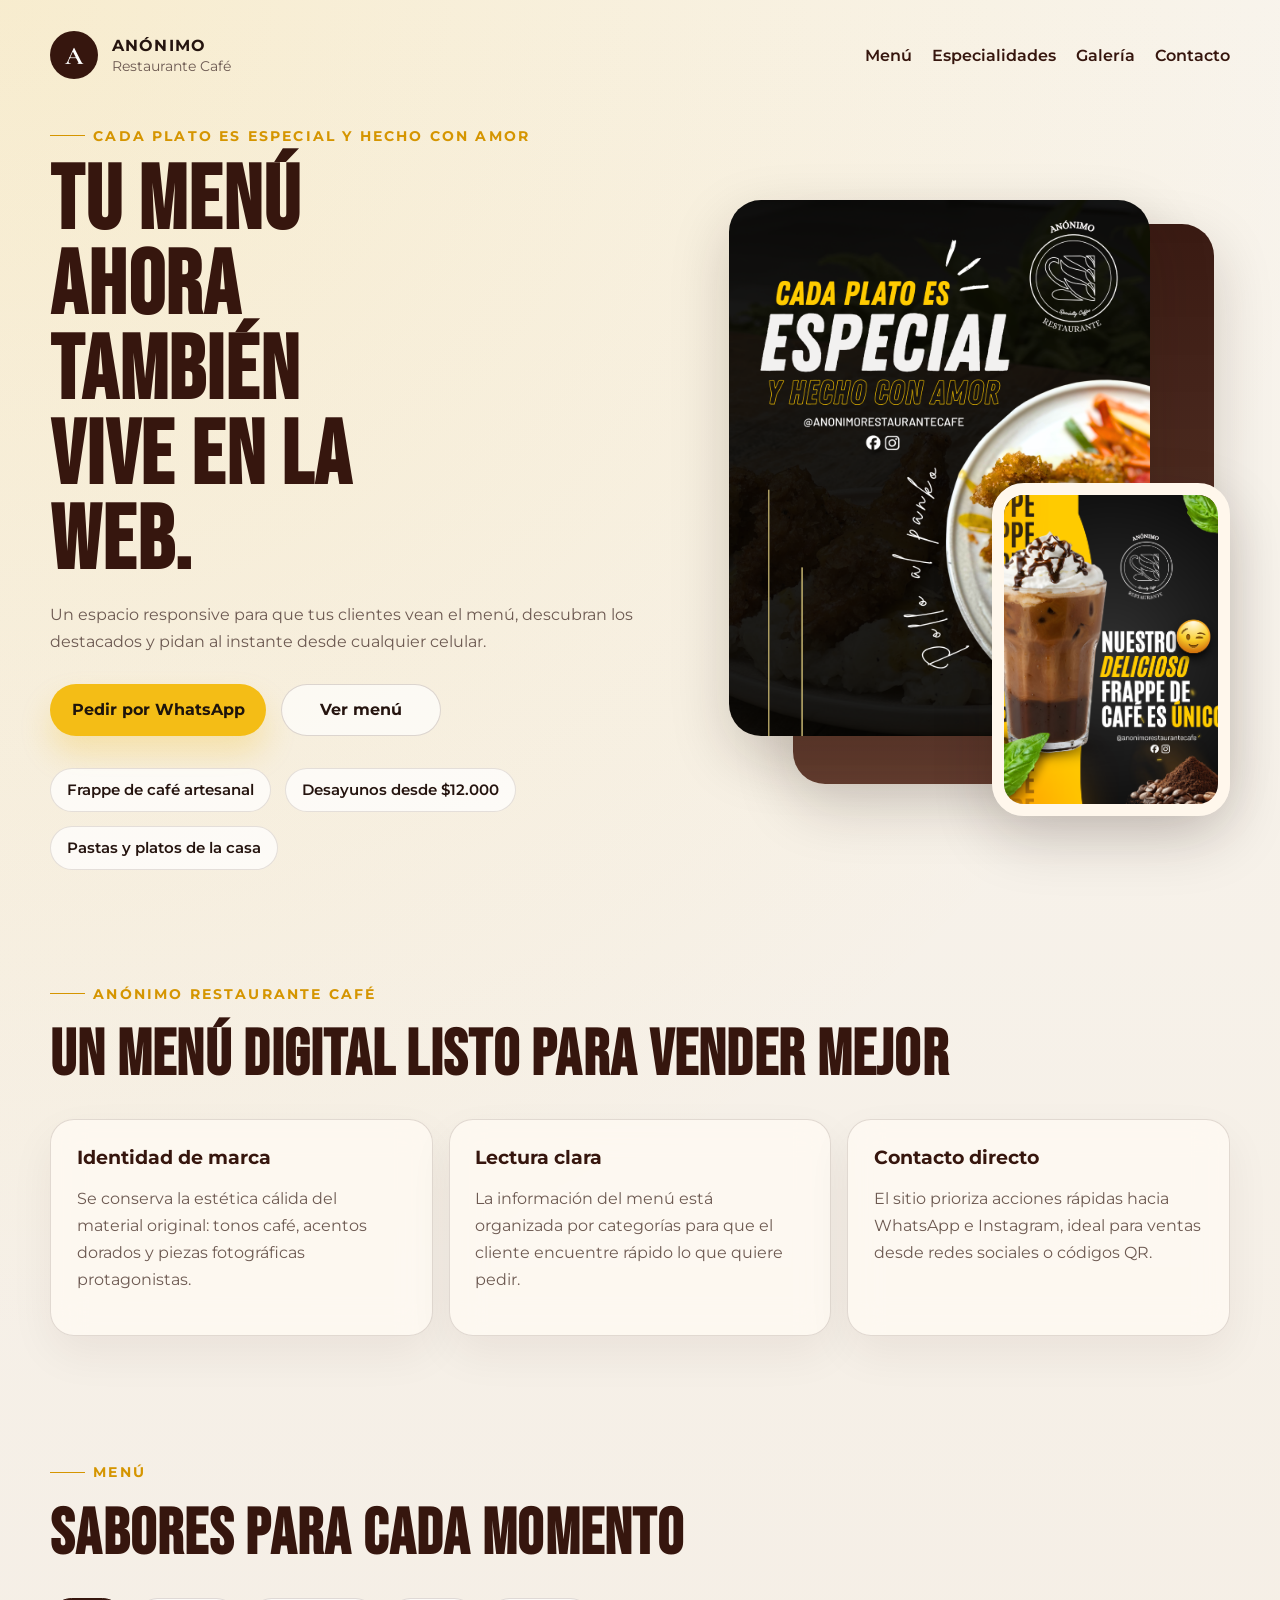
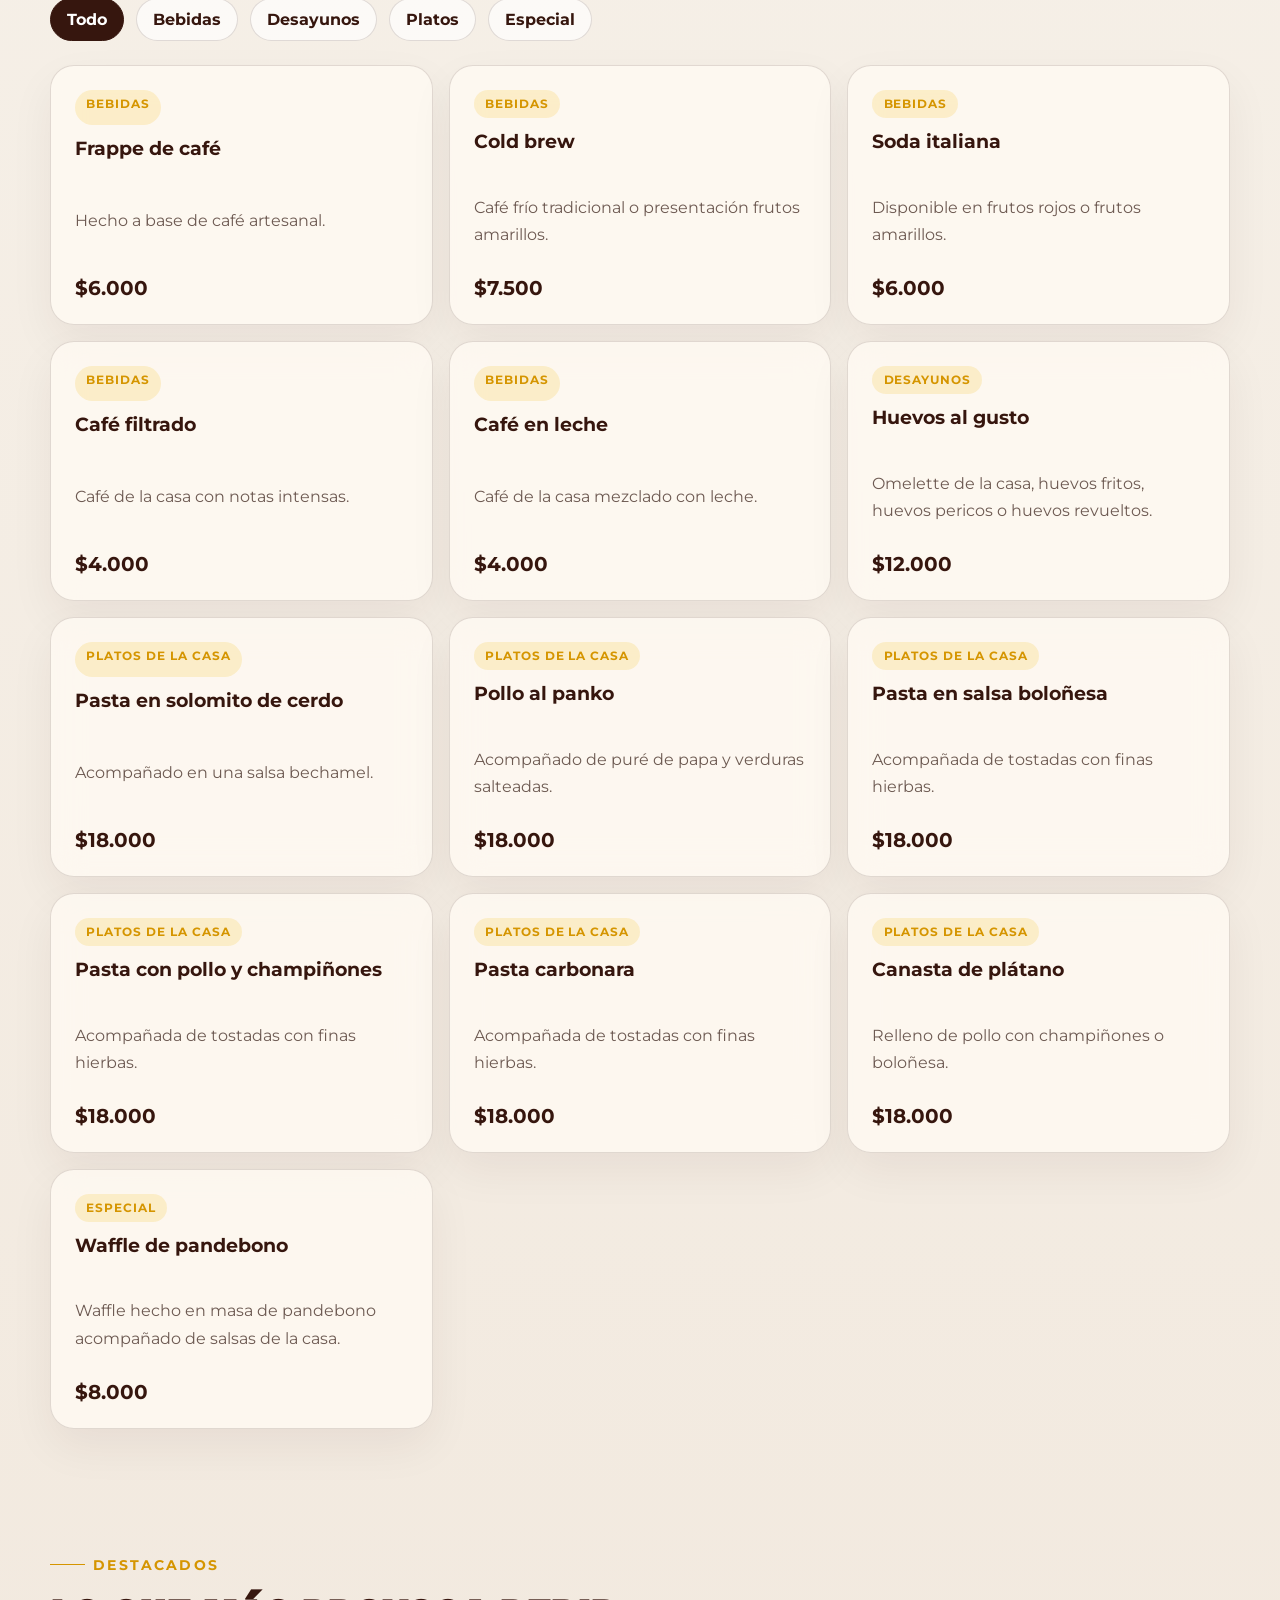
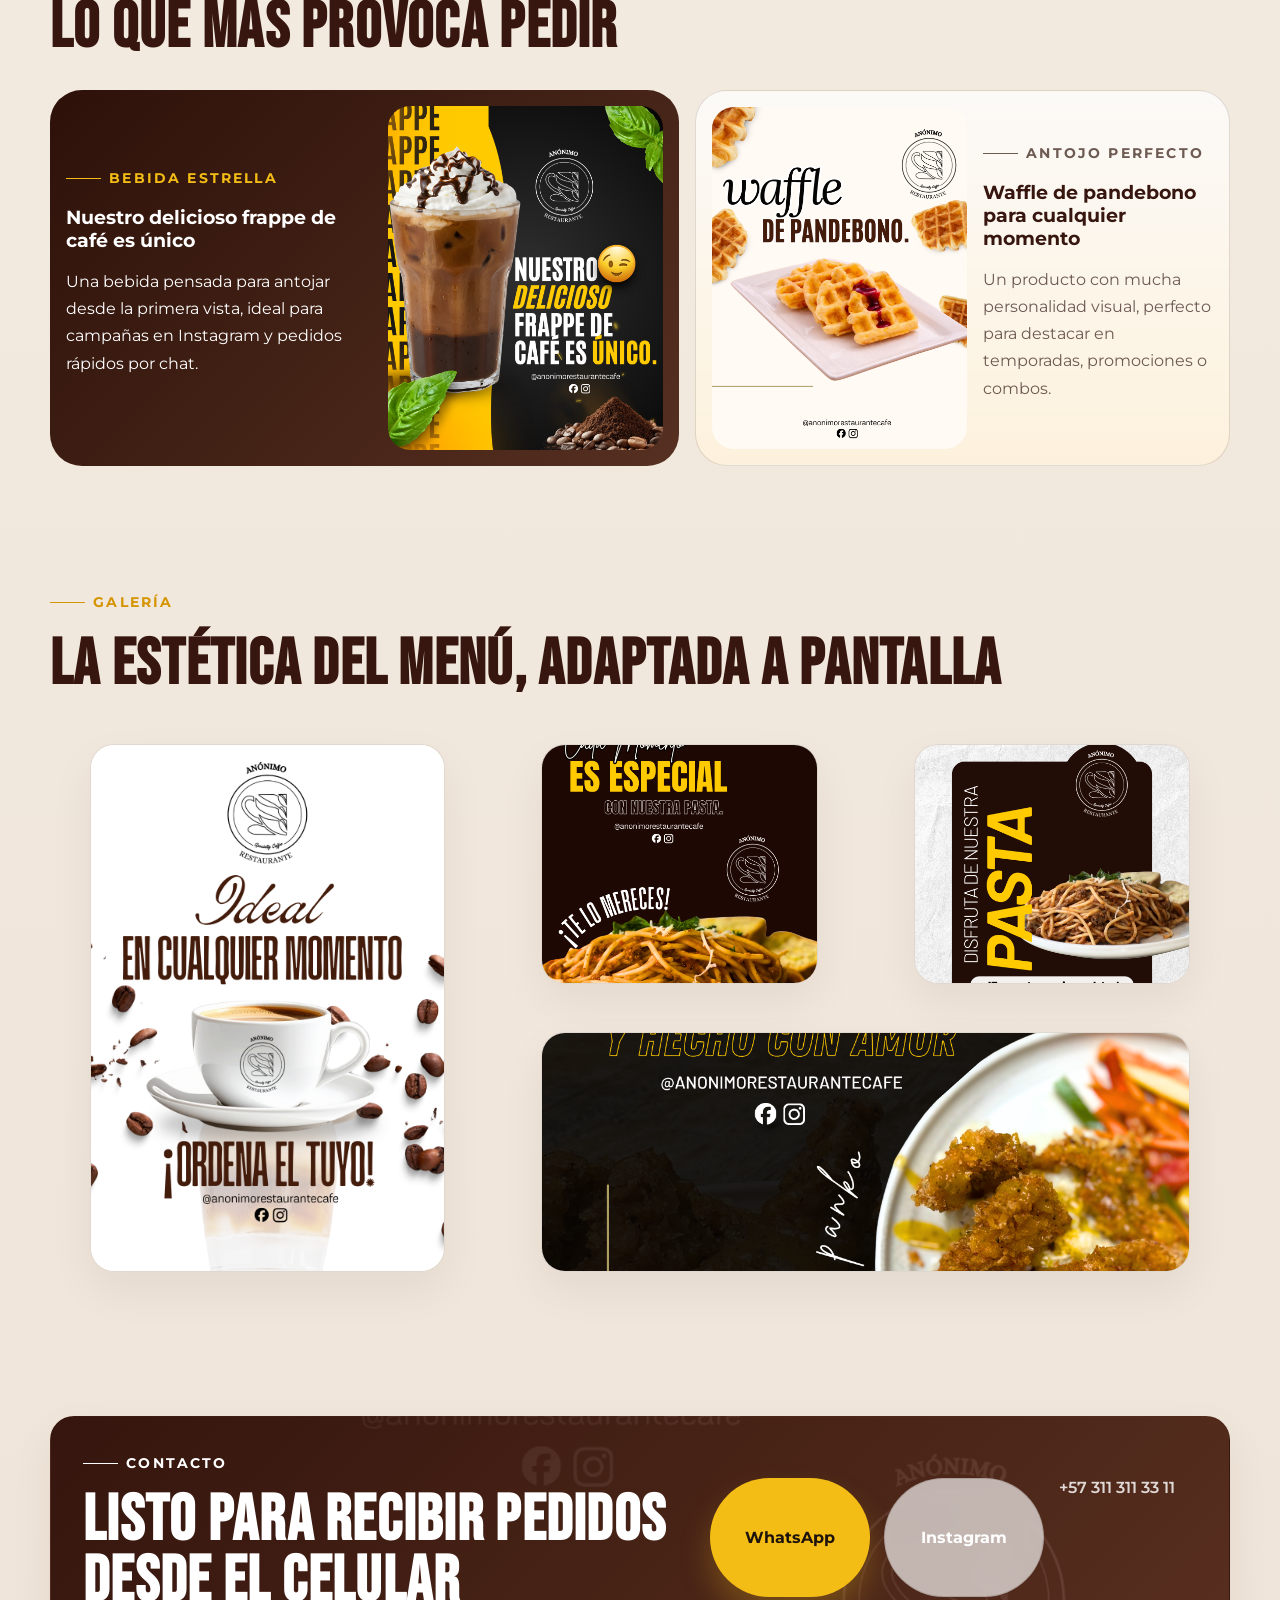
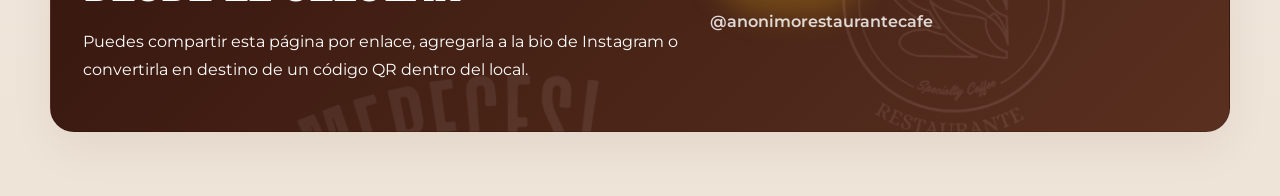
==== index.html @ 0ab6faf2 "Initial commit: responsive menu website" ====
<!DOCTYPE html>
<html lang="es">
<head>
  <meta charset="UTF-8">
  <meta name="viewport" content="width=device-width, initial-scale=1.0">
  <meta
    name="description"
    content="Menú web responsive de Anónimo Restaurante Café con bebidas, desayunos, pasta y pedidos por WhatsApp."
  >
  <title>Anónimo Restaurante Café | Menú</title>
  <link rel="preconnect" href="https://fonts.googleapis.com">
  <link rel="preconnect" href="https://fonts.gstatic.com" crossorigin>
  <link
    href="https://fonts.googleapis.com/css2?family=Bebas+Neue&family=Cormorant+Garamond:wght@500;600;700&family=Montserrat:wght@400;500;600;700&display=swap"
    rel="stylesheet"
  >
  <link rel="stylesheet" href="styles.css">
</head>
<body>
  <header class="hero" id="inicio">
    <nav class="topbar">
      <a class="brand" href="#inicio" aria-label="Ir al inicio de Anónimo Restaurante Café">
        <span class="brand-mark">A</span>
        <span class="brand-copy">
          <strong>Anónimo</strong>
          <span>Restaurante Café</span>
        </span>
      </a>

      <button class="nav-toggle" type="button" aria-expanded="false" aria-controls="site-menu">
        <span></span>
        <span></span>
        <span></span>
      </button>

      <div class="nav-links" id="site-menu">
        <a href="#menu">Menú</a>
        <a href="#especialidades">Especialidades</a>
        <a href="#galeria">Galería</a>
        <a href="#contacto">Contacto</a>
      </div>
    </nav>

    <div class="hero-content">
      <div class="hero-copy">
        <p class="eyebrow">Cada plato es especial y hecho con amor</p>
        <h1>Tu menú ahora también vive en la web.</h1>
        <p class="hero-text">
          Un espacio responsive para que tus clientes vean el menú, descubran los destacados y pidan
          al instante desde cualquier celular.
        </p>

        <div class="hero-actions">
          <a class="button button-primary" href="https://wa.me/573113113311" target="_blank" rel="noreferrer">
            Pedir por WhatsApp
          </a>
          <a class="button button-secondary" href="#menu">
            Ver menú
          </a>
        </div>

        <ul class="hero-highlights">
          <li>Frappe de café artesanal</li>
          <li>Desayunos desde $12.000</li>
          <li>Pastas y platos de la casa</li>
        </ul>
      </div>

      <div class="hero-visual">
        <article class="feature-card feature-card-main">
          <img src="assets/1.png" alt="Plato especial de Anónimo Restaurante Café">
        </article>
        <article class="feature-card feature-card-accent">
          <img src="assets/3.png" alt="Frappe de café de Anónimo Restaurante Café">
        </article>
      </div>
    </div>
  </header>

  <main>
    <section class="intro">
      <div class="section-heading">
        <p class="section-kicker">Anónimo Restaurante Café</p>
        <h2>Un menú digital listo para vender mejor</h2>
      </div>

      <div class="intro-grid">
        <article>
          <h3>Identidad de marca</h3>
          <p>
            Se conserva la estética cálida del material original: tonos café, acentos dorados y piezas
            fotográficas protagonistas.
          </p>
        </article>
        <article>
          <h3>Lectura clara</h3>
          <p>
            La información del menú está organizada por categorías para que el cliente encuentre rápido lo
            que quiere pedir.
          </p>
        </article>
        <article>
          <h3>Contacto directo</h3>
          <p>
            El sitio prioriza acciones rápidas hacia WhatsApp e Instagram, ideal para ventas desde redes
            sociales o códigos QR.
          </p>
        </article>
      </div>
    </section>

    <section class="menu-section" id="menu">
      <div class="section-heading">
        <p class="section-kicker">Menú</p>
        <h2>Sabores para cada momento</h2>
      </div>

      <div class="menu-toolbar" role="tablist" aria-label="Filtrar categorías del menú">
        <button class="filter-chip is-active" type="button" data-filter="all">Todo</button>
        <button class="filter-chip" type="button" data-filter="bebidas">Bebidas</button>
        <button class="filter-chip" type="button" data-filter="desayunos">Desayunos</button>
        <button class="filter-chip" type="button" data-filter="platos">Platos</button>
        <button class="filter-chip" type="button" data-filter="especial">Especial</button>
      </div>

      <div class="menu-grid">
        <article class="menu-card" data-category="bebidas">
          <span class="menu-tag">Bebidas</span>
          <h3>Frappe de café</h3>
          <p>Hecho a base de café artesanal.</p>
          <strong>$6.000</strong>
        </article>

        <article class="menu-card" data-category="bebidas">
          <span class="menu-tag">Bebidas</span>
          <h3>Cold brew</h3>
          <p>Café frío tradicional o presentación frutos amarillos.</p>
          <strong>$7.500</strong>
        </article>

        <article class="menu-card" data-category="bebidas">
          <span class="menu-tag">Bebidas</span>
          <h3>Soda italiana</h3>
          <p>Disponible en frutos rojos o frutos amarillos.</p>
          <strong>$6.000</strong>
        </article>

        <article class="menu-card" data-category="bebidas">
          <span class="menu-tag">Bebidas</span>
          <h3>Café filtrado</h3>
          <p>Café de la casa con notas intensas.</p>
          <strong>$4.000</strong>
        </article>

        <article class="menu-card" data-category="bebidas">
          <span class="menu-tag">Bebidas</span>
          <h3>Café en leche</h3>
          <p>Café de la casa mezclado con leche.</p>
          <strong>$4.000</strong>
        </article>

        <article class="menu-card" data-category="desayunos">
          <span class="menu-tag">Desayunos</span>
          <h3>Huevos al gusto</h3>
          <p>Omelette de la casa, huevos fritos, huevos pericos o huevos revueltos.</p>
          <strong>$12.000</strong>
        </article>

        <article class="menu-card" data-category="platos">
          <span class="menu-tag">Platos de la casa</span>
          <h3>Pasta en solomito de cerdo</h3>
          <p>Acompañado en una salsa bechamel.</p>
          <strong>$18.000</strong>
        </article>

        <article class="menu-card" data-category="platos">
          <span class="menu-tag">Platos de la casa</span>
          <h3>Pollo al panko</h3>
          <p>Acompañado de puré de papa y verduras salteadas.</p>
          <strong>$18.000</strong>
        </article>

        <article class="menu-card" data-category="platos">
          <span class="menu-tag">Platos de la casa</span>
          <h3>Pasta en salsa boloñesa</h3>
          <p>Acompañada de tostadas con finas hierbas.</p>
          <strong>$18.000</strong>
        </article>

        <article class="menu-card" data-category="platos">
          <span class="menu-tag">Platos de la casa</span>
          <h3>Pasta con pollo y champiñones</h3>
          <p>Acompañada de tostadas con finas hierbas.</p>
          <strong>$18.000</strong>
        </article>

        <article class="menu-card" data-category="platos">
          <span class="menu-tag">Platos de la casa</span>
          <h3>Pasta carbonara</h3>
          <p>Acompañada de tostadas con finas hierbas.</p>
          <strong>$18.000</strong>
        </article>

        <article class="menu-card" data-category="platos">
          <span class="menu-tag">Platos de la casa</span>
          <h3>Canasta de plátano</h3>
          <p>Relleno de pollo con champiñones o boloñesa.</p>
          <strong>$18.000</strong>
        </article>

        <article class="menu-card" data-category="especial">
          <span class="menu-tag">Especial</span>
          <h3>Waffle de pandebono</h3>
          <p>Waffle hecho en masa de pandebono acompañado de salsas de la casa.</p>
          <strong>$8.000</strong>
        </article>
      </div>
    </section>

    <section class="specialties" id="especialidades">
      <div class="section-heading">
        <p class="section-kicker">Destacados</p>
        <h2>Lo que más provoca pedir</h2>
      </div>

      <div class="specialties-grid">
        <article class="spotlight spotlight-dark">
          <div>
            <p class="spotlight-label">Bebida estrella</p>
            <h3>Nuestro delicioso frappe de café es único</h3>
            <p>
              Una bebida pensada para antojar desde la primera vista, ideal para campañas en Instagram y pedidos
              rápidos por chat.
            </p>
          </div>
          <img src="assets/3.png" alt="Frappe de café">
        </article>

        <article class="spotlight spotlight-light">
          <img src="assets/4.png" alt="Waffle de pandebono">
          <div>
            <p class="spotlight-label">Antojo perfecto</p>
            <h3>Waffle de pandebono para cualquier momento</h3>
            <p>
              Un producto con mucha personalidad visual, perfecto para destacar en temporadas, promociones o combos.
            </p>
          </div>
        </article>
      </div>
    </section>

    <section class="gallery" id="galeria">
      <div class="section-heading">
        <p class="section-kicker">Galería</p>
        <h2>La estética del menú, adaptada a pantalla</h2>
      </div>

      <div class="gallery-grid">
        <figure class="gallery-card gallery-card-tall">
          <img src="assets/2.png" alt="Café ideal en cualquier momento">
        </figure>
        <figure class="gallery-card">
          <img src="assets/5.png" alt="Pasta especial de la casa">
        </figure>
        <figure class="gallery-card">
          <img src="assets/6.png" alt="Promoción de pasta de la casa">
        </figure>
        <figure class="gallery-card gallery-card-wide">
          <img src="assets/1.png" alt="Plato especial con estilo de marca de Anónimo">
        </figure>
      </div>
    </section>

    <section class="contact" id="contacto">
      <div class="contact-panel">
        <div>
          <p class="section-kicker">Contacto</p>
          <h2>Listo para recibir pedidos desde el celular</h2>
          <p>
            Puedes compartir esta página por enlace, agregarla a la bio de Instagram o convertirla en destino de un
            código QR dentro del local.
          </p>
        </div>

        <div class="contact-actions">
          <a class="button button-primary" href="https://wa.me/573113113311" target="_blank" rel="noreferrer">
            WhatsApp
          </a>
          <a class="button button-secondary" href="https://instagram.com/anonimorestaurantecafe" target="_blank" rel="noreferrer">
            Instagram
          </a>
          <a class="contact-link" href="tel:+573113113311">+57 311 311 33 11</a>
          <a class="contact-link" href="https://instagram.com/anonimorestaurantecafe" target="_blank" rel="noreferrer">
            @anonimorestaurantecafe
          </a>
        </div>
      </div>
    </section>
  </main>

  <script src="script.js"></script>
</body>
</html>
---- styles.css ----
:root {
  --bg: #f5f0e8;
  --surface: #fffaf3;
  --ink: #25140f;
  --muted: #6d5a52;
  --accent: #f4bd16;
  --accent-strong: #d59500;
  --coffee: #36160e;
  --coffee-soft: #603423;
  --line: rgba(54, 22, 14, 0.14);
  --shadow: 0 22px 60px rgba(32, 17, 11, 0.18);
  --radius-xl: 32px;
  --radius-lg: 24px;
  --radius-md: 18px;
  --content-width: 1180px;
}

* {
  box-sizing: border-box;
}

html {
  scroll-behavior: smooth;
}

body {
  margin: 0;
  font-family: "Montserrat", sans-serif;
  color: var(--ink);
  background:
    radial-gradient(circle at top left, rgba(244, 189, 22, 0.14), transparent 26%),
    linear-gradient(180deg, #f8f4ed 0%, #efe4d8 100%);
}

img {
  display: block;
  width: 100%;
}

a {
  color: inherit;
  text-decoration: none;
}

button {
  font: inherit;
}

.hero,
.intro,
.menu-section,
.specialties,
.gallery,
.contact {
  width: min(calc(100% - 2rem), var(--content-width));
  margin: 0 auto;
}

.hero {
  padding: 1.25rem 0 2rem;
}

.topbar {
  display: flex;
  align-items: center;
  justify-content: space-between;
  gap: 1rem;
  padding: 0.7rem 0 1.4rem;
}

.brand {
  display: inline-flex;
  align-items: center;
  gap: 0.85rem;
  z-index: 10;
}

.brand-mark {
  display: grid;
  place-items: center;
  width: 3rem;
  aspect-ratio: 1;
  border-radius: 50%;
  background: var(--coffee);
  color: #fff;
  font-family: "Cormorant Garamond", serif;
  font-size: 1.6rem;
  font-weight: 700;
}

.brand-copy {
  display: grid;
  gap: 0.15rem;
}

.brand-copy strong {
  font-size: 1rem;
  text-transform: uppercase;
  letter-spacing: 0.08em;
}

.brand-copy span {
  color: var(--muted);
  font-size: 0.85rem;
}

.nav-links {
  display: flex;
  align-items: center;
  gap: 1.25rem;
}

.nav-links a {
  position: relative;
  color: var(--coffee);
  font-weight: 600;
}

.nav-links a::after {
  content: "";
  position: absolute;
  left: 0;
  bottom: -0.3rem;
  width: 100%;
  height: 2px;
  background: var(--accent);
  transform: scaleX(0);
  transform-origin: left;
  transition: transform 180ms ease;
}

.nav-links a:hover::after,
.nav-links a:focus-visible::after {
  transform: scaleX(1);
}

.nav-toggle {
  display: none;
  flex-direction: column;
  gap: 0.3rem;
  border: 0;
  border-radius: 999px;
  background: var(--coffee);
  padding: 0.7rem;
}

.nav-toggle span {
  width: 1.3rem;
  height: 2px;
  background: #fff;
}

.hero-content {
  display: grid;
  grid-template-columns: 1.1fr 0.9fr;
  gap: 2rem;
  align-items: center;
  min-height: calc(100vh - 7rem);
}

.hero-copy {
  animation: slide-up 700ms ease both;
}

.eyebrow,
.section-kicker,
.spotlight-label {
  display: inline-flex;
  align-items: center;
  gap: 0.5rem;
  margin: 0 0 1rem;
  color: var(--accent-strong);
  font-size: 0.85rem;
  font-weight: 700;
  letter-spacing: 0.16em;
  text-transform: uppercase;
}

.eyebrow::before,
.section-kicker::before,
.spotlight-label::before {
  content: "";
  width: 2.2rem;
  height: 1px;
  background: currentColor;
}

.hero h1,
.section-heading h2,
.contact h2 {
  margin: 0;
  font-family: "Bebas Neue", sans-serif;
  letter-spacing: 0.02em;
  line-height: 0.95;
}

.hero h1 {
  font-size: clamp(3.6rem, 7vw, 7rem);
  max-width: 10ch;
  color: var(--coffee);
}

.hero-text,
.intro-grid p,
.menu-card p,
.spotlight p,
.contact p {
  color: var(--muted);
  line-height: 1.7;
}

.hero-text {
  max-width: 58ch;
  margin: 1rem 0 0;
}

.hero-actions,
.contact-actions {
  display: flex;
  flex-wrap: wrap;
  gap: 0.9rem;
  margin-top: 1.8rem;
}

.button {
  display: inline-flex;
  align-items: center;
  justify-content: center;
  min-width: 10rem;
  padding: 0.95rem 1.35rem;
  border-radius: 999px;
  font-weight: 700;
  transition:
    transform 180ms ease,
    box-shadow 180ms ease,
    background-color 180ms ease;
}

.button:hover,
.button:focus-visible {
  transform: translateY(-2px);
}

.button-primary {
  background: var(--accent);
  color: #1e140c;
  box-shadow: 0 18px 30px rgba(244, 189, 22, 0.25);
}

.button-secondary {
  border: 1px solid rgba(54, 22, 14, 0.16);
  background: rgba(255, 255, 255, 0.66);
  backdrop-filter: blur(14px);
}

.hero-highlights {
  display: flex;
  flex-wrap: wrap;
  gap: 0.9rem;
  padding: 0;
  margin: 2rem 0 0;
  list-style: none;
}

.hero-highlights li {
  padding: 0.75rem 1rem;
  border: 1px solid rgba(54, 22, 14, 0.12);
  border-radius: 999px;
  background: rgba(255, 255, 255, 0.72);
  font-size: 0.92rem;
  font-weight: 600;
}

.hero-visual {
  position: relative;
  min-height: 40rem;
}

.hero-visual::before {
  content: "";
  position: absolute;
  inset: 3rem 1rem 2rem 5rem;
  border-radius: var(--radius-xl);
  background: linear-gradient(180deg, rgba(54, 22, 14, 0.98), rgba(85, 45, 31, 0.92));
  box-shadow: var(--shadow);
}

.feature-card {
  position: absolute;
  overflow: hidden;
  border-radius: var(--radius-xl);
  box-shadow: var(--shadow);
}

.feature-card img {
  height: 100%;
  object-fit: cover;
}

.feature-card-main {
  inset: 1.5rem 5rem 5rem 1rem;
  animation: slide-up 800ms ease 100ms both;
}

.feature-card-accent {
  right: 0;
  bottom: 0;
  width: 46%;
  height: 52%;
  border: 12px solid #fff7ec;
  animation: slide-up 800ms ease 220ms both;
}

.intro,
.menu-section,
.specialties,
.gallery,
.contact {
  padding: 4rem 0;
}

.section-heading {
  display: grid;
  gap: 0.55rem;
  margin-bottom: 2rem;
}

.section-heading h2,
.contact h2 {
  font-size: clamp(2.6rem, 5vw, 4.6rem);
  color: var(--coffee);
}

.intro-grid {
  display: grid;
  grid-template-columns: repeat(3, minmax(0, 1fr));
  gap: 1rem;
}

.intro-grid article,
.menu-card,
.gallery-card,
.contact-panel {
  border: 1px solid var(--line);
  border-radius: var(--radius-lg);
  background: rgba(255, 250, 243, 0.8);
  backdrop-filter: blur(16px);
  box-shadow: 0 18px 45px rgba(54, 22, 14, 0.06);
}

.intro-grid article {
  padding: 1.6rem;
}

.intro-grid h3,
.menu-card h3,
.spotlight h3 {
  margin: 0 0 0.8rem;
  color: var(--coffee);
}

.menu-toolbar {
  display: flex;
  flex-wrap: wrap;
  gap: 0.75rem;
  margin-bottom: 1.5rem;
}

.filter-chip {
  border: 1px solid rgba(54, 22, 14, 0.14);
  border-radius: 999px;
  background: rgba(255, 255, 255, 0.66);
  color: var(--coffee);
  padding: 0.7rem 1rem;
  font-weight: 700;
  cursor: pointer;
  transition: all 180ms ease;
}

.filter-chip.is-active,
.filter-chip:hover,
.filter-chip:focus-visible {
  background: var(--coffee);
  color: #fff;
  border-color: var(--coffee);
}

.menu-grid {
  display: grid;
  grid-template-columns: repeat(3, minmax(0, 1fr));
  gap: 1rem;
}

.menu-card {
  display: grid;
  gap: 0.75rem;
  padding: 1.5rem;
  transition:
    transform 180ms ease,
    opacity 180ms ease;
}

.menu-card:hover {
  transform: translateY(-4px);
}

.menu-card.is-hidden {
  display: none;
}

.menu-tag {
  width: fit-content;
  padding: 0.4rem 0.7rem;
  border-radius: 999px;
  background: rgba(244, 189, 22, 0.18);
  color: var(--accent-strong);
  font-size: 0.75rem;
  font-weight: 700;
  letter-spacing: 0.08em;
  text-transform: uppercase;
}

.menu-card strong {
  margin-top: auto;
  color: var(--coffee);
  font-size: 1.25rem;
}

.specialties-grid {
  display: grid;
  grid-template-columns: 1.08fr 0.92fr;
  gap: 1rem;
}

.spotlight {
  display: grid;
  grid-template-columns: 1fr 0.9fr;
  gap: 1rem;
  align-items: center;
  padding: 1rem;
  border-radius: var(--radius-xl);
  overflow: hidden;
}

.spotlight-dark {
  background: linear-gradient(135deg, #2d1109, #563021);
  color: #fff;
}

.spotlight-dark p,
.spotlight-dark h3 {
  color: inherit;
}

.spotlight-dark .spotlight-label {
  color: var(--accent);
}

.spotlight-light {
  background: linear-gradient(180deg, rgba(255, 255, 255, 0.75), rgba(255, 243, 220, 0.82));
  border: 1px solid var(--line);
}

.spotlight img {
  height: 100%;
  min-height: 18rem;
  object-fit: cover;
  border-radius: calc(var(--radius-xl) - 10px);
}

.gallery-grid {
  display: grid;
  grid-template-columns: 1.1fr 0.9fr 0.9fr;
  gap: 1rem;
  grid-auto-rows: 17rem;
}

.gallery-card {
  overflow: hidden;
}

.gallery-card img {
  height: 100%;
  object-fit: cover;
  transition: transform 240ms ease;
}

.gallery-card:hover img {
  transform: scale(1.03);
}

.gallery-card-tall {
  grid-row: span 2;
}

.gallery-card-wide {
  grid-column: span 2;
}

.contact-panel {
  display: grid;
  grid-template-columns: 1.1fr 0.9fr;
  gap: 2rem;
  padding: 2rem;
  background:
    linear-gradient(135deg, rgba(54, 22, 14, 0.96), rgba(96, 52, 35, 0.9)),
    url("assets/5.png") center/cover;
  color: #fff;
}

.contact-panel h2,
.contact-panel p,
.contact-panel .section-kicker {
  color: inherit;
}

.contact-panel .section-kicker::before {
  background: currentColor;
}

.contact-link {
  display: inline-flex;
  width: fit-content;
  color: rgba(255, 255, 255, 0.82);
  font-weight: 600;
}

@keyframes slide-up {
  from {
    opacity: 0;
    transform: translateY(28px);
  }

  to {
    opacity: 1;
    transform: translateY(0);
  }
}

@media (max-width: 980px) {
  .hero-content,
  .specialties-grid,
  .contact-panel,
  .spotlight {
    grid-template-columns: 1fr;
  }

  .intro-grid,
  .menu-grid {
    grid-template-columns: repeat(2, minmax(0, 1fr));
  }

  .hero-visual {
    min-height: 34rem;
  }

  .gallery-grid {
    grid-template-columns: repeat(2, minmax(0, 1fr));
    grid-auto-rows: 15rem;
  }

  .gallery-card-wide {
    grid-column: span 2;
  }
}

@media (max-width: 760px) {
  .hero {
    padding-top: 0.8rem;
  }

  .nav-toggle {
    display: inline-flex;
  }

  .nav-links {
    position: absolute;
    top: 4.9rem;
    left: 1rem;
    right: 1rem;
    display: none;
    flex-direction: column;
    align-items: flex-start;
    padding: 1rem;
    border: 1px solid var(--line);
    border-radius: var(--radius-md);
    background: rgba(255, 250, 243, 0.96);
    box-shadow: var(--shadow);
  }

  .nav-links.is-open {
    display: flex;
  }

  .hero-content {
    min-height: auto;
    gap: 1.5rem;
  }

  .hero h1 {
    max-width: none;
  }

  .hero-visual {
    min-height: 26rem;
  }

  .feature-card-main {
    inset: 1rem 2.4rem 3.5rem 0.5rem;
  }

  .feature-card-accent {
    width: 50%;
    height: 48%;
  }

  .intro-grid,
  .menu-grid,
  .gallery-grid {
    grid-template-columns: 1fr;
  }

  .gallery-card-wide,
  .gallery-card-tall {
    grid-column: auto;
    grid-row: auto;
  }

  .button,
  .contact-link {
    width: 100%;
  }
}

@media (max-width: 520px) {
  .hero,
  .intro,
  .menu-section,
  .specialties,
  .gallery,
  .contact {
    width: min(calc(100% - 1.2rem), var(--content-width));
  }

  .hero-highlights li,
  .filter-chip {
    width: 100%;
    justify-content: center;
  }

  .feature-card-accent {
    border-width: 8px;
  }
}
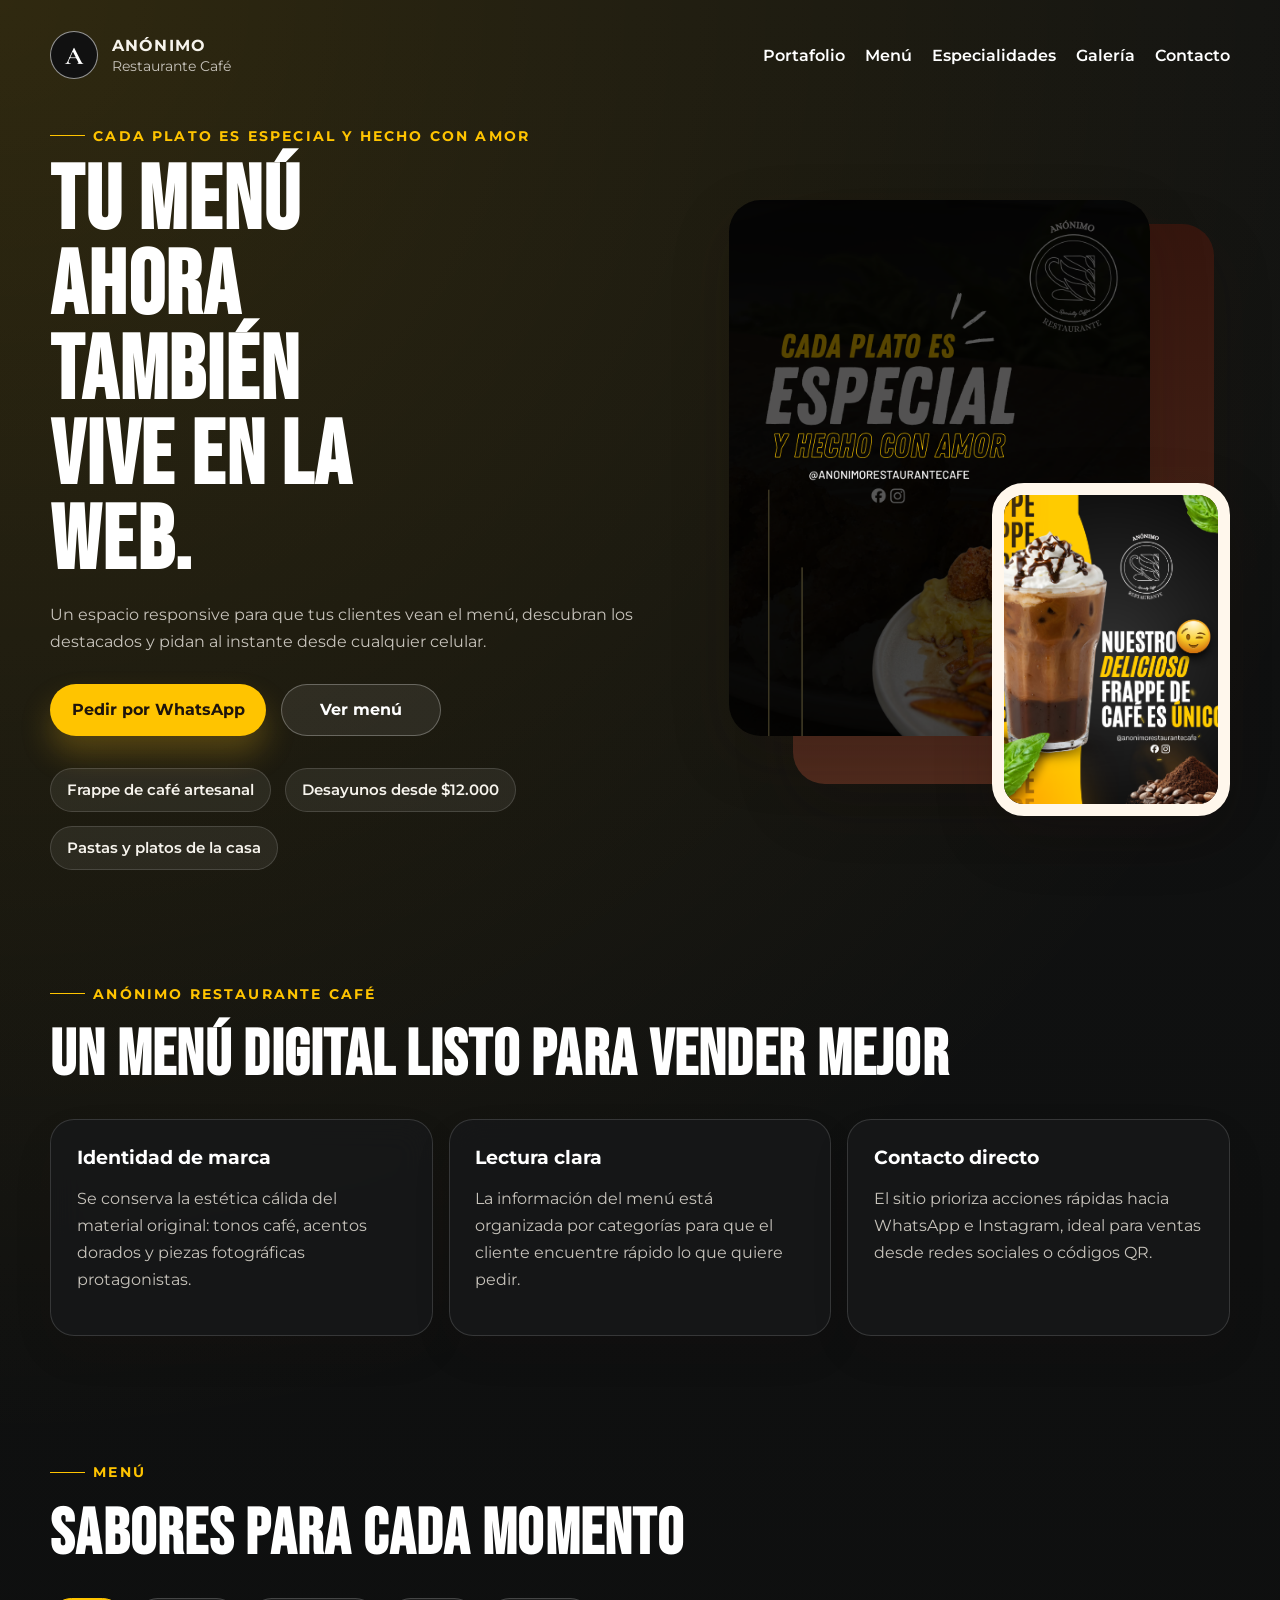
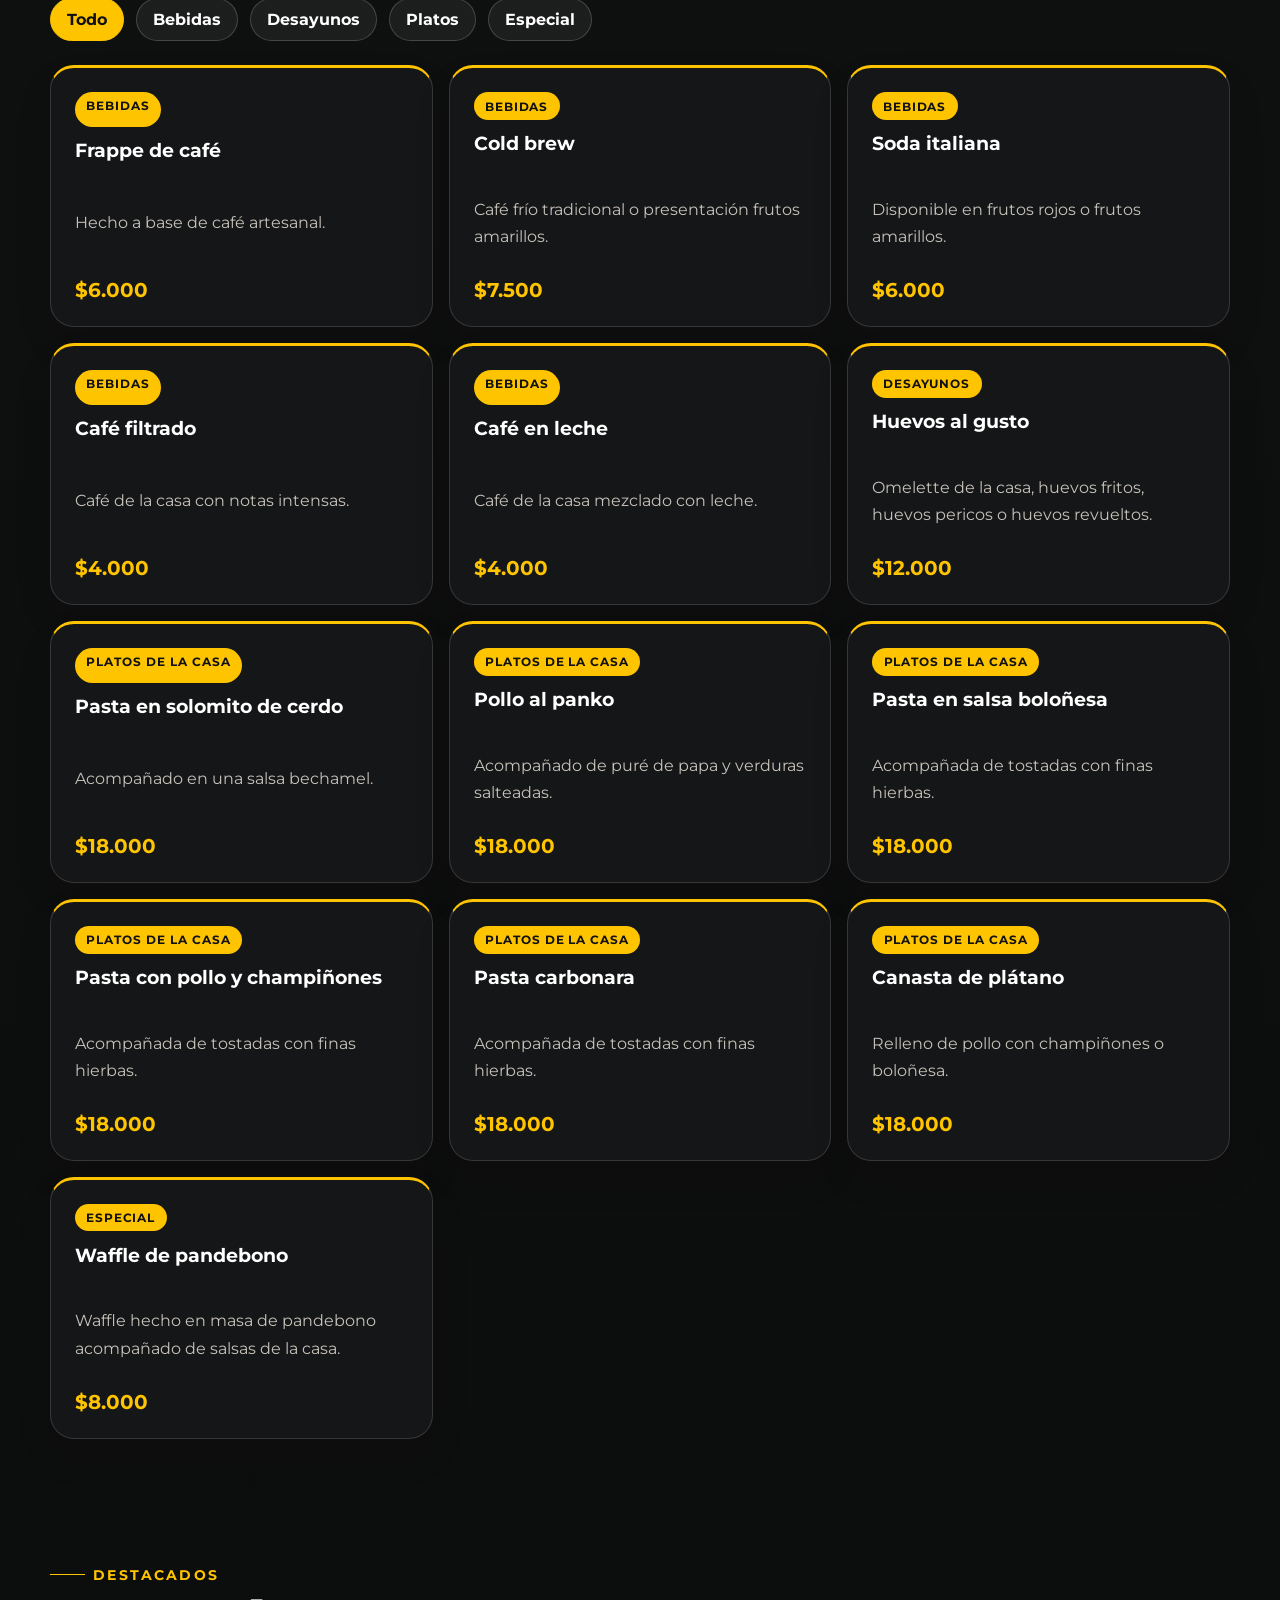
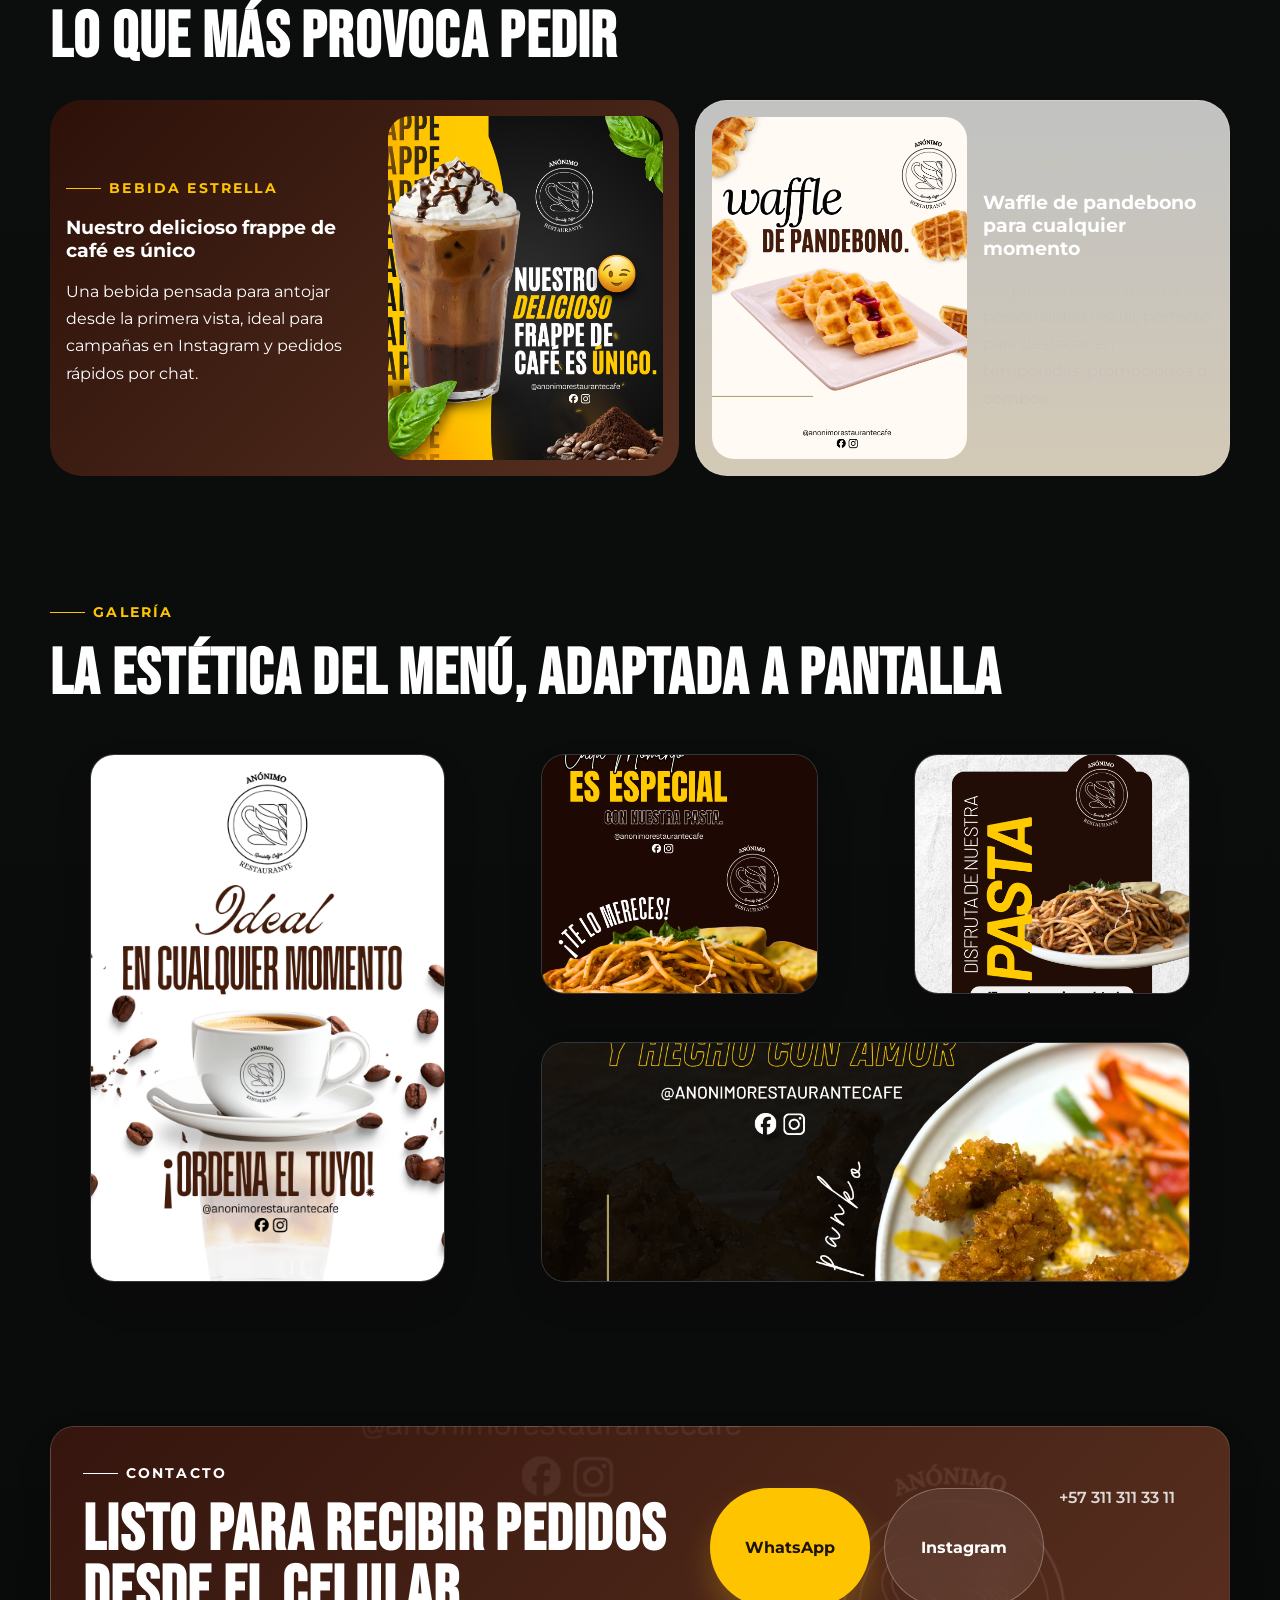
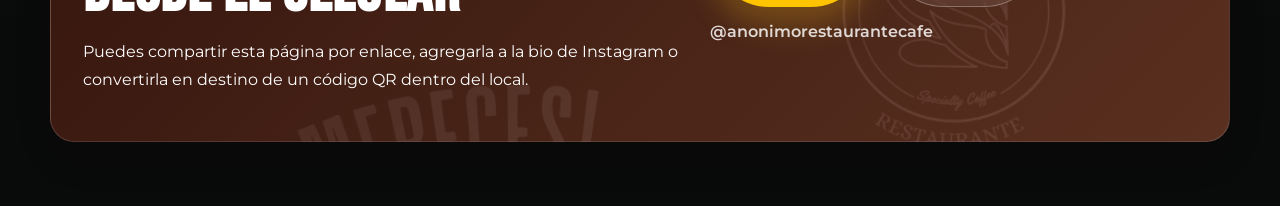
==== commit 5c0e8158: "Actualiza portafolio de Anónimo" ====
--- a/index.html
+++ b/index.html
@@ -34,6 +34,7 @@
       </button>
 
       <div class="nav-links" id="site-menu">
+        <a href="portafolio.html">Portafolio</a>
         <a href="#menu">Menú</a>
         <a href="#especialidades">Especialidades</a>
         <a href="#galeria">Galería</a>
@@ -68,7 +69,7 @@
 
       <div class="hero-visual">
         <article class="feature-card feature-card-main">
-          <img src="assets/1.png" alt="Plato especial de Anónimo Restaurante Café">
+          <img src="assets/parrilla-anonimo.png" alt="Parrilla de Anónimo Restaurante Café">
         </article>
         <article class="feature-card feature-card-accent">
           <img src="assets/3.png" alt="Frappe de café de Anónimo Restaurante Café">
--- a/styles.css
+++ b/styles.css
@@ -1,13 +1,13 @@
 :root {
-  --bg: #f5f0e8;
-  --surface: #fffaf3;
-  --ink: #25140f;
-  --muted: #6d5a52;
-  --accent: #f4bd16;
-  --accent-strong: #d59500;
-  --coffee: #36160e;
-  --coffee-soft: #603423;
-  --line: rgba(54, 22, 14, 0.14);
+  --bg: #0d0e0e;
+  --surface: #171819;
+  --ink: #f7f4ed;
+  --muted: #c7c3bb;
+  --accent: #ffc400;
+  --accent-strong: #ffc400;
+  --coffee: #111212;
+  --coffee-soft: #2b1a13;
+  --line: rgba(255, 255, 255, 0.14);
   --shadow: 0 22px 60px rgba(32, 17, 11, 0.18);
   --radius-xl: 32px;
   --radius-lg: 24px;
@@ -28,8 +28,8 @@
   font-family: "Montserrat", sans-serif;
   color: var(--ink);
   background:
-    radial-gradient(circle at top left, rgba(244, 189, 22, 0.14), transparent 26%),
-    linear-gradient(180deg, #f8f4ed 0%, #efe4d8 100%);
+    radial-gradient(circle at top left, rgba(255, 196, 0, 0.13), transparent 28%),
+    linear-gradient(180deg, #111212 0%, #090a0a 100%);
 }
 
 img {
@@ -112,7 +112,7 @@
 
 .nav-links a {
   position: relative;
-  color: var(--coffee);
+  color: #fff;
   font-weight: 600;
 }
 
@@ -197,7 +197,7 @@
 .hero h1 {
   font-size: clamp(3.6rem, 7vw, 7rem);
   max-width: 10ch;
-  color: var(--coffee);
+  color: #fff;
 }
 
 .hero-text,
@@ -328,7 +328,7 @@
 .section-heading h2,
 .contact h2 {
   font-size: clamp(2.6rem, 5vw, 4.6rem);
-  color: var(--coffee);
+  color: #fff;
 }
 
 .intro-grid {
@@ -343,7 +343,7 @@
 .contact-panel {
   border: 1px solid var(--line);
   border-radius: var(--radius-lg);
-  background: rgba(255, 250, 243, 0.8);
+  background: rgba(23, 24, 25, 0.9);
   backdrop-filter: blur(16px);
   box-shadow: 0 18px 45px rgba(54, 22, 14, 0.06);
 }
@@ -356,7 +356,7 @@
 .menu-card h3,
 .spotlight h3 {
   margin: 0 0 0.8rem;
-  color: var(--coffee);
+  color: #fff;
 }
 
 .menu-toolbar {
@@ -652,3 +652,47 @@
     border-width: 8px;
   }
 }
+
+/* Identidad corporativa Anonimo: negro, amarillo y blanco */
+.brand-mark {
+  border: 1px solid rgba(255, 255, 255, 0.55);
+  background: #111;
+}
+
+.button-secondary {
+  border-color: rgba(255, 255, 255, 0.28);
+  background: rgba(255, 255, 255, 0.08);
+  color: #fff;
+}
+
+.hero-highlights li {
+  border-color: rgba(255, 255, 255, 0.14);
+  background: rgba(255, 255, 255, 0.07);
+}
+
+.filter-chip {
+  border-color: rgba(255, 255, 255, 0.18);
+  background: rgba(255, 255, 255, 0.06);
+  color: #fff;
+}
+
+.filter-chip.is-active,
+.filter-chip:hover,
+.filter-chip:focus-visible {
+  border-color: var(--accent);
+  background: var(--accent);
+  color: #111;
+}
+
+.menu-card {
+  border-top: 3px solid var(--accent);
+}
+
+.menu-tag {
+  background: var(--accent);
+  color: #111;
+}
+
+.menu-card strong {
+  color: var(--accent);
+}
